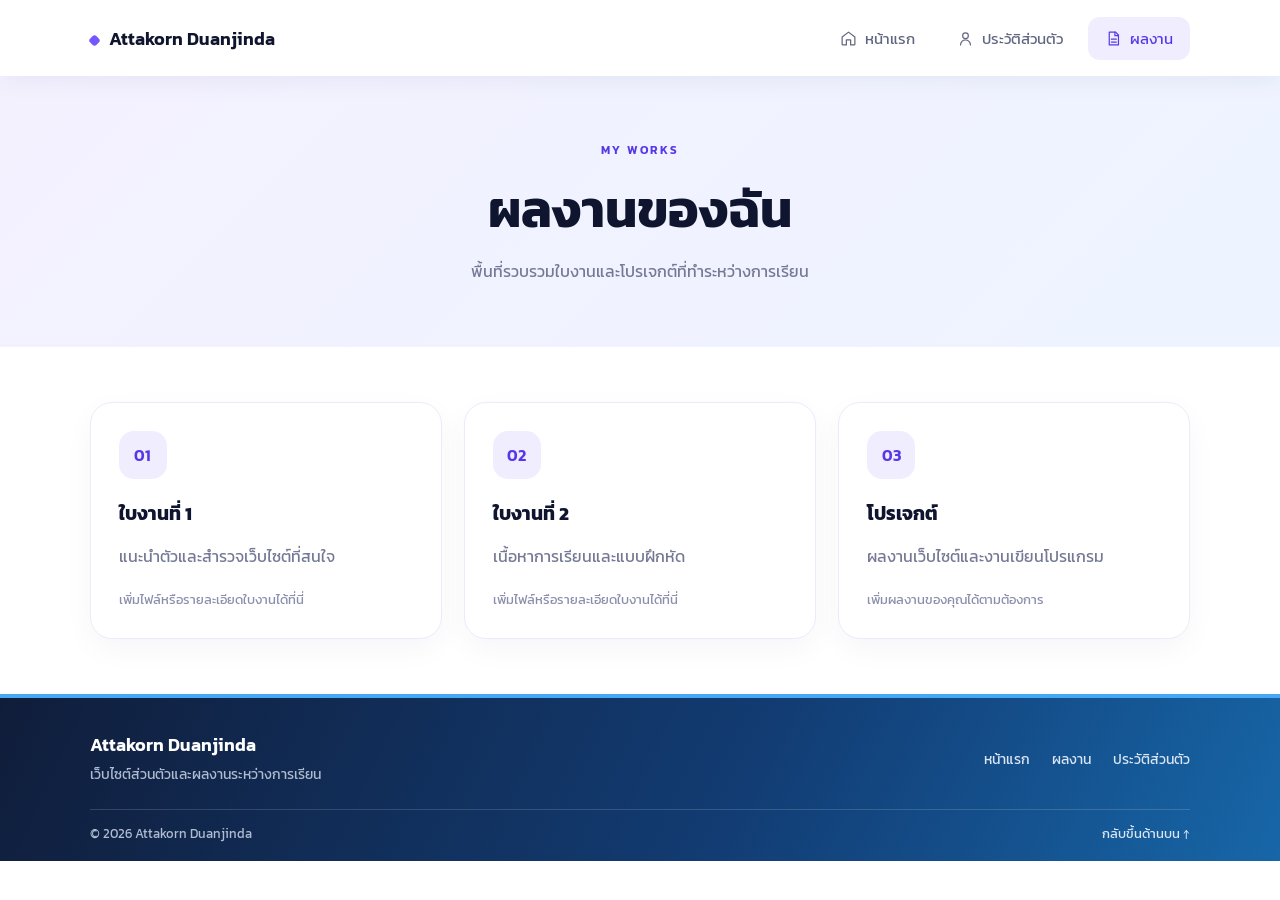
==== works.html @ fc6d0a9b "Add files via upload" ====
<!DOCTYPE html><html lang="th"><head><meta charset="UTF-8"><meta name="viewport" content="width=device-width, initial-scale=1.0"><title>Attakorn Duanjinda | ใบงาน</title><link rel="stylesheet" href="style.css"></head><body>
  <header class="navbar" id="top">
    <a class="brand" href="index.html">Attakorn Duanjinda</a>
    <button class="menu-toggle" id="menuToggle" aria-label="เปิดเมนู" aria-expanded="false"><span></span><span></span><span></span></button>
    <nav class="nav-links" id="navLinks">
      <a href="index.html" class="nav-link "><svg class="nav-icon" viewBox="0 0 24 24" aria-hidden="true"><path d="m3 10 9-7 9 7v10a1 1 0 0 1-1 1h-5v-7H9v7H4a1 1 0 0 1-1-1z"/></svg><span>หน้าแรก</span></a>
      <a href="about.html" class="nav-link "><svg class="nav-icon" viewBox="0 0 24 24" aria-hidden="true"><circle cx="12" cy="8" r="4"/><path d="M5 21a7 7 0 0 1 14 0"/></svg><span>ประวัติส่วนตัว</span></a>
      <a href="works.html" class="nav-link active"><svg class="nav-icon" viewBox="0 0 24 24" aria-hidden="true"><path d="M6 3h9l4 4v14H6z"/><path d="M14 3v5h5M9 13h7M9 17h7"/></svg><span>ผลงาน</span></a>
    </nav>
  </header>

<main>
  <section class="page-banner"><p class="eyebrow">MY WORKS</p><h1>ผลงานของฉัน</h1><p>พื้นที่รวบรวมใบงานและโปรเจกต์ที่ทำระหว่างการเรียน</p></section>
  <section class="works-grid section">
    <article class="info-card"><div class="card-icon">01</div><h3>ใบงานที่ 1</h3><p>แนะนำตัวและสำรวจเว็บไซต์ที่สนใจ</p><span class="card-note">เพิ่มไฟล์หรือรายละเอียดใบงานได้ที่นี่</span></article>
    <article class="info-card"><div class="card-icon">02</div><h3>ใบงานที่ 2</h3><p>เนื้อหาการเรียนและแบบฝึกหัด</p><span class="card-note">เพิ่มไฟล์หรือรายละเอียดใบงานได้ที่นี่</span></article>
    <article class="info-card"><div class="card-icon">03</div><h3>โปรเจกต์</h3><p>ผลงานเว็บไซต์และงานเขียนโปรแกรม</p><span class="card-note">เพิ่มผลงานของคุณได้ตามต้องการ</span></article>
  </section>
</main>
  <footer class="footer">
    <div class="footer-main">
      <div class="footer-brand">
        <a href="index.html">Attakorn Duanjinda</a>
        <p>เว็บไซต์ส่วนตัวและผลงานระหว่างการเรียน</p>
      </div>
      <nav class="footer-nav" aria-label="เมนูส่วนท้าย">
        <a href="index.html">หน้าแรก</a>
        <a href="works.html">ผลงาน</a>
        <a href="about.html">ประวัติส่วนตัว</a>
      </nav>
    </div>
    <div class="footer-bottom">
      <p>© <span id="year"></span> Attakorn Duanjinda</p>
      <a href="#top">กลับขึ้นด้านบน ↑</a>
    </div>
  </footer>
  <script src="script.js"></script>
</body></html>
---- style.css ----
@import url('https://fonts.googleapis.com/css2?family=Kanit:wght@300;400;500;600;700&display=swap');

:root {
    --navy: #10152f;
    --purple: #7657ff;
    --purple-dark: #5738e8;
    --text: #242746;
    --muted: #747995;
    --bg: #f7f8ff
}

* {
    box-sizing: border-box
}

html {
    scroll-behavior: smooth
}

body {
    margin: 0;
    font-family: 'Kanit', sans-serif;
    color: var(--text);
    background: #fff
}

a {
    color: inherit;
    text-decoration: none
}

.navbar {
    height: 76px;
    width: 100%;
    padding: 0 7%;
    display: flex;
    align-items: center;
    justify-content: space-between;
    gap: 24px;
    background: #fff;
    position: sticky;
    top: 0;
    z-index: 10;
    box-shadow: 0 4px 24px #1b194b0f
}

.brand {
    font-size: 1.12rem;
    font-weight: 600;
    white-space: nowrap;
    color: var(--navy)
}

.brand:before {
    content: '';
    display: inline-block;
    width: 9px;
    height: 9px;
    border-radius: 3px;
    background: var(--purple);
    margin-right: 10px;
    transform: rotate(45deg)
}

.nav-links {
    display: flex;
    align-items: center;
    gap: 8px
}

.nav-link {
    display: inline-flex;
    align-items: center;
    gap: 8px;
    padding: 10px 17px;
    border-radius: 12px;
    font-size: .95rem;
    color: #606580
}

.nav-icon {
    width: 17px;
    height: 17px;
    flex: 0 0 17px;
    fill: none;
    stroke: currentColor;
    stroke-width: 1.7;
    stroke-linecap: round;
    stroke-linejoin: round
}

.nav-link:hover,
.nav-link.active {
    color: var(--purple-dark);
    background: #f0edff
}

.menu-toggle {
    display: none;
    border: 0;
    background: transparent;
    padding: 8px;
    cursor: pointer
}

.menu-toggle span {
    display: block;
    width: 24px;
    height: 2px;
    margin: 5px 0;
    background: var(--navy)
}

.banner-only {
    width: 100%;
    margin: 0;
    padding: 0;
    background: #f5f6fb;
    line-height: 0
}

.profile-banner-full {
    display: block;
    width: 100%;
    height: auto;
    margin: 0;
    border-radius: 0;
    object-fit: contain
}

.hero.section {
    display: grid;
    grid-template-columns: minmax(0, 1.15fr) minmax(280px, .85fr);
    align-items: center;
    gap: 48px;
    min-height: 400px;
    padding: 64px 8%;
    background: linear-gradient(120deg, #f7f8ff 0%, #fff 68%, #eef6f7 100%)
}

.hero-content .eyebrow {
    margin: 0 0 12px;
    color: var(--purple-dark);
    font-size: .8rem;
    font-weight: 600
}

.hero-content h1 {
    margin: 0;
    color: var(--navy);
    font-size: clamp(2rem, 4vw, 3.25rem);
    line-height: 1.3
}

.hero-content h1 span {
    display: block;
    color: var(--purple-dark)
}

.hero-description {
    max-width: 620px;
    margin: 18px 0 0;
    color: var(--muted);
    line-height: 1.8
}

.hero-actions {
    display: flex;
    flex-wrap: wrap;
    gap: 12px;
    margin-top: 24px
}

.button {
    display: inline-flex;
    min-height: 44px;
    align-items: center;
    justify-content: center;
    padding: 0 20px;
    border: 1px solid var(--purple-dark);
    border-radius: 8px;
    font-weight: 500;
    transition: background .2s ease, color .2s ease
}

.button.primary {
    color: #fff;
    background: var(--purple-dark)
}

.button.primary:hover {
    background: var(--navy)
}

.button.secondary {
    color: var(--purple-dark);
    background: #fff
}

.button.secondary:hover {
    color: #fff;
    background: var(--purple-dark)
}

.hero-art {
    position: relative;
    display: grid;
    min-height: 270px;
    place-items: center;
    overflow: hidden;
    background: #e7f0fc
}

.orb {
    position: absolute;
    border-radius: 50%;
    pointer-events: none
}

.orb-one {
    top: -70px;
    right: -25px;
    width: 210px;
    height: 210px;
    border: 28px solid #3789df40
}

.orb-two {
    bottom: -90px;
    left: -55px;
    width: 220px;
    height: 220px;
    background: #c7def8
}

.profile-placeholder {
    position: relative;
    z-index: 1;
    width: min(230px, 70%);
    padding: 18px 18px 14px;
    background: #fff;
    text-align: center;
    box-shadow: 0 14px 34px #10152f1a
}

.hero-avatar {
    display: block;
    width: 112px;
    aspect-ratio: 1;
    margin: 0 auto 12px;
    border-radius: 50%;
    object-fit: cover;
    object-position: center 28%
}

.profile-placeholder h2 {
    margin: 0;
    color: var(--navy);
    font-size: 1.2rem
}

.profile-placeholder p {
    margin: 2px 0 0;
    color: var(--muted)
}

.homepage-gallery {
    padding: 30px 2.2% 55px;
    background: #fff
}

.feature-row {
    display: grid;
    grid-template-columns: minmax(220px, 23%) minmax(0, 1fr);
    gap: 2.5%;
    align-items: start
}

.profile-card {
    text-align: center;
    min-width: 0
}

.photo-placeholder {
    position: relative;
    display: flex;
    flex-direction: column;
    align-items: center;
    justify-content: center;
    gap: 8px;
    overflow: hidden;
    background: linear-gradient(135deg, #edf3fb, #f8f8fc);
    border: 1px dashed #b9c5d9;
    color: #66728b;
    text-align: center;
    font-size: .95rem
}

.placeholder-icon {
    display: grid;
    place-items: center;
    width: 42px;
    height: 42px;
    border-radius: 50%;
    background: #fff;
    color: #7184a6;
    font-size: 1.8rem;
    line-height: 1
}

.photo-placeholder small {
    font-size: .75rem;
    color: #8792a8
}

.portrait-placeholder {
    aspect-ratio: 4/5;
    width: 100%;
    max-height: 440px
}

.profile-caption {
    padding: 12px 5px 0
}

.profile-caption h2 {
    font-size: 1.15rem;
    line-height: 1.5;
    margin: 4px 0;
    color: #171717
}

.profile-caption p {
    margin: 0;
    color: #444;
    font-weight: 500
}

.carousel-area {
    min-width: 0
}

.main-slide {
    aspect-ratio: 2.4/1;
    width: 100%;
    min-height: 260px
}

.carousel-dots {
    display: flex;
    justify-content: center;
    align-items: center;
    gap: 10px;
    padding: 14px 0 0
}

.dot {
    width: 10px;
    height: 10px;
    padding: 0;
    border: 0;
    border-radius: 50%;
    background: #c7c7c7;
    cursor: pointer
}

.dot.active {
    background: #287ca2
}

.gallery-grid {
    display: grid;
    grid-template-columns: repeat(3, minmax(0, 1fr));
    gap: 2.5%;
    margin-top: 58px
}

.gallery-photo {
    aspect-ratio: 1.55/1;
    min-height: 180px;
    overflow: hidden;
    background: #f3f4f8
}

.gallery-photo img {
    display: block;
    width: 100%;
    height: 100%;
    object-fit: cover
}

.about-banner-section {
    padding: 0 0 48px;
    background: #fff
}

.about-banner-image {
    display: block;
    width: 100%;
    height: clamp(160px, 24vw, 280px);
    background: #e7f0fc;
    object-fit: cover;
    object-position: center
}

.education-logos-section {
    padding: 0 7% 48px;
    background: #fff
}

.education-logos-grid {
    display: grid;
    grid-template-columns: repeat(3, minmax(0, 1fr));
    align-items: start;
    gap: 24px;
    max-width: 1200px;
    margin: 0 auto
}

.education-entry {
    display: flex;
    min-width: 0;
    flex-direction: column;
    align-items: center;
    gap: 14px;
    text-align: center
}

.education-logo-frame {
    position: relative;
    width: min(100%, 220px);
    min-width: 0;
    aspect-ratio: 1;
    justify-self: center;
    overflow: hidden;
    border-radius: 50%;
    border: 3px solid #fff;
    background: #f5f9fd
}

.education-logo-frame img {
    position: absolute;
    inset: 0;
    width: 100%;
    height: 100%;
    object-fit: cover
}

.education-entry p {
    margin: 0;
    color: var(--text);
    font-size: .95rem;
    line-height: 1.7
}

.page-banner {
    text-align: center;
    padding: 64px 7%;
    background: linear-gradient(135deg, #f4f1ff, #edf4ff)
}

.eyebrow {
    margin: 0 0 12px;
    color: var(--purple-dark);
    font-size: .78rem;
    font-weight: 600;
    letter-spacing: 2px
}

.page-banner h1 {
    margin: 0;
    color: var(--navy);
    font-size: clamp(2rem, 4vw, 3.2rem)
}

.page-banner>p:last-child {
    color: var(--muted);
    margin: 12px 0 0
}

.section {
    padding: 55px 7%
}

.works-grid {
    display: grid;
    grid-template-columns: repeat(3, minmax(0, 1fr));
    gap: 22px
}

.info-card {
    padding: 28px;
    border: 1px solid #ecebfa;
    border-radius: 22px;
    background: #fff;
    box-shadow: 0 10px 30px #201b5b0a
}

.card-icon {
    width: 48px;
    height: 48px;
    display: grid;
    place-items: center;
    border-radius: 15px;
    color: var(--purple-dark);
    background: #f0edff;
    font-weight: 600
}

.info-card h3 {
    margin: 20px 0 8px;
    color: var(--navy)
}

.info-card p {
    color: var(--muted);
    line-height: 1.7
}

.card-note {
    font-size: .83rem;
    color: #8a8eaa
}

.about-section {
    background: linear-gradient(135deg, #f5f3ff, #f8fbff);
    min-height: 480px
}

.about-panel {
    max-width: 900px;
    margin: 0 auto;
    display: grid;
    grid-template-columns: 190px 1fr;
    gap: 36px;
    padding: 38px;
    background: white;
    border: 1px solid #ecebfa;
    border-radius: 26px;
    box-shadow: 0 16px 45px #201b5b0f
}

.about-monogram {
    display: block;
    width: 100%;
    aspect-ratio: 1;
    border-radius: 16px;
    object-fit: cover;
    object-position: center 28%
}

.about-details h2 {
    margin: 0;
    color: var(--navy);
    font-size: 1.65rem
}

.nickname {
    margin: 4px 0 22px;
    color: var(--purple-dark)
}

.detail-list div {
    display: grid;
    grid-template-columns: 145px 1fr;
    gap: 16px;
    padding: 12px 0;
    border-bottom: 1px solid #f0f0f8
}

.detail-list span {
    color: var(--muted)
}

.detail-list strong {
    font-weight: 500
}

.footer {
    border-top: 4px solid #45a8f5;
    padding: 34px 7% 18px;
    color: #dbe6f5;
    background: linear-gradient(115deg, #101d3a 0%, #123c73 58%, #1766a8 100%);
    font-size: .9rem
}

.footer-main,
.footer-bottom {
    display: flex;
    align-items: center;
    justify-content: space-between;
    gap: 24px;
    max-width: 1200px;
    margin: 0 auto
}

.footer-brand>a {
    color: #fff;
    font-size: 1.1rem;
    font-weight: 600
}

.footer-brand p,
.footer-bottom p {
    margin: 5px 0 0;
    color: #aebbd0
}

.footer-nav {
    display: flex;
    flex-wrap: wrap;
    gap: 22px
}

.footer-nav a,
.footer-bottom a {
    color: #dbe6f5;
    transition: color .2s ease
}

.footer-nav a:hover,
.footer-bottom a:hover {
    color: #72c7e5
}

.footer-bottom {
    margin-top: 24px;
    padding-top: 14px;
    border-top: 1px solid #ffffff26;
    font-size: .82rem
}

.footer-bottom p {
    margin: 0
}

@media(max-width:800px) {
    .navbar {
        padding: 0 5%
    }

    .menu-toggle {
        display: block
    }

    .nav-links {
        display: none;
        position: absolute;
        top: 76px;
        left: 0;
        right: 0;
        padding: 12px 5% 20px;
        background: white;
        box-shadow: 0 14px 20px #1b194b12;
        flex-direction: column;
        align-items: stretch
    }

    .nav-links.open {
        display: flex
    }

    .nav-link {
        padding: 13px 15px
    }

    .feature-row {
        grid-template-columns: 1fr;
        gap: 24px
    }

    .hero.section {
        grid-template-columns: 1fr;
        gap: 30px;
        padding: 48px 6%
    }

    .hero-art {
        min-height: 260px
    }

    .profile-card {
        max-width: 330px;
        margin: auto;
        width: 100%
    }

    .portrait-placeholder {
        max-height: none
    }

    .main-slide {
        aspect-ratio: 1.6/1;
        min-height: 220px
    }

    .gallery-grid {
        grid-template-columns: 1fr;
        gap: 22px;
        margin-top: 35px
    }

    .gallery-photo {
        aspect-ratio: 1.6/1
    }

    .works-grid {
        grid-template-columns: 1fr
    }

    .about-panel {
        grid-template-columns: 1fr;
        padding: 25px
    }

    .education-logos-section {
        padding: 0 5% 36px
    }

    .education-logos-grid {
        grid-template-columns: 1fr;
        gap: 14px
    }

    .footer-main {
        align-items: flex-start;
        flex-direction: column;
        gap: 18px
    }

    .footer-nav {
        gap: 16px
    }

    .footer-bottom {
        align-items: flex-start;
        flex-direction: column;
        gap: 8px
    }

    .detail-list div {
        grid-template-columns: 1fr;
        gap: 3px
    }
}

@media(max-width:480px) {
    .brand {
        font-size: .95rem
    }

    .homepage-gallery {
        padding: 20px 4% 40px
    }

    .about-banner-section {
        padding: 0 0 36px
    }

    .page-banner {
        padding: 48px 5%
    }
}
.portrait-placeholder {
    width: 100%;
    max-width: 100%;
    aspect-ratio: .763 / 1;
    max-height: none;
    margin: 0 auto;
    overflow: hidden;
    border: none;
    background: transparent;
}

.portrait-placeholder img {
    display: block;
    width: 100%;
    height: 100%;
    object-fit: cover;
    object-position: center 28%;
}

.main-slide {
    position: relative;
    width: 100%;
    aspect-ratio: 2.4 / 1;
    min-height: 0;
    overflow: hidden;
    border: none;
    background: #f3f4f8;
}

.main-slide img {
    width: 100%;
    height: 100%;
    display: block;
    object-fit: cover;
    object-position: center;
}

.slide-control {
    position: absolute;
    top: 50%;
    display: grid;
    place-items: center;
    width: 42px;
    height: 42px;
    padding: 0;
    border: 0;
    border-radius: 50%;
    color: #fff;
    background: #10152f99;
    font-size: 1rem;
    cursor: pointer;
    transform: translateY(-50%);
}

.slide-control:hover {
    background: #10152f;
}

.slide-control.previous {
    left: 14px;
}

.slide-control.next {
    right: 14px;
}

.carousel-dots {
    display: flex;
    justify-content: center;
    gap: 10px;
    padding: 14px 0;
}

.dot {
    width: 10px;
    height: 10px;
    padding: 0;
    border: none;
    border-radius: 50%;
    background: #c7c7c7;
    cursor: pointer;
}

.dot.active {
    background: #287ca2;
}

@media (max-width: 800px) {
    .main-slide {
        aspect-ratio: 1.6 / 1;
    }
}
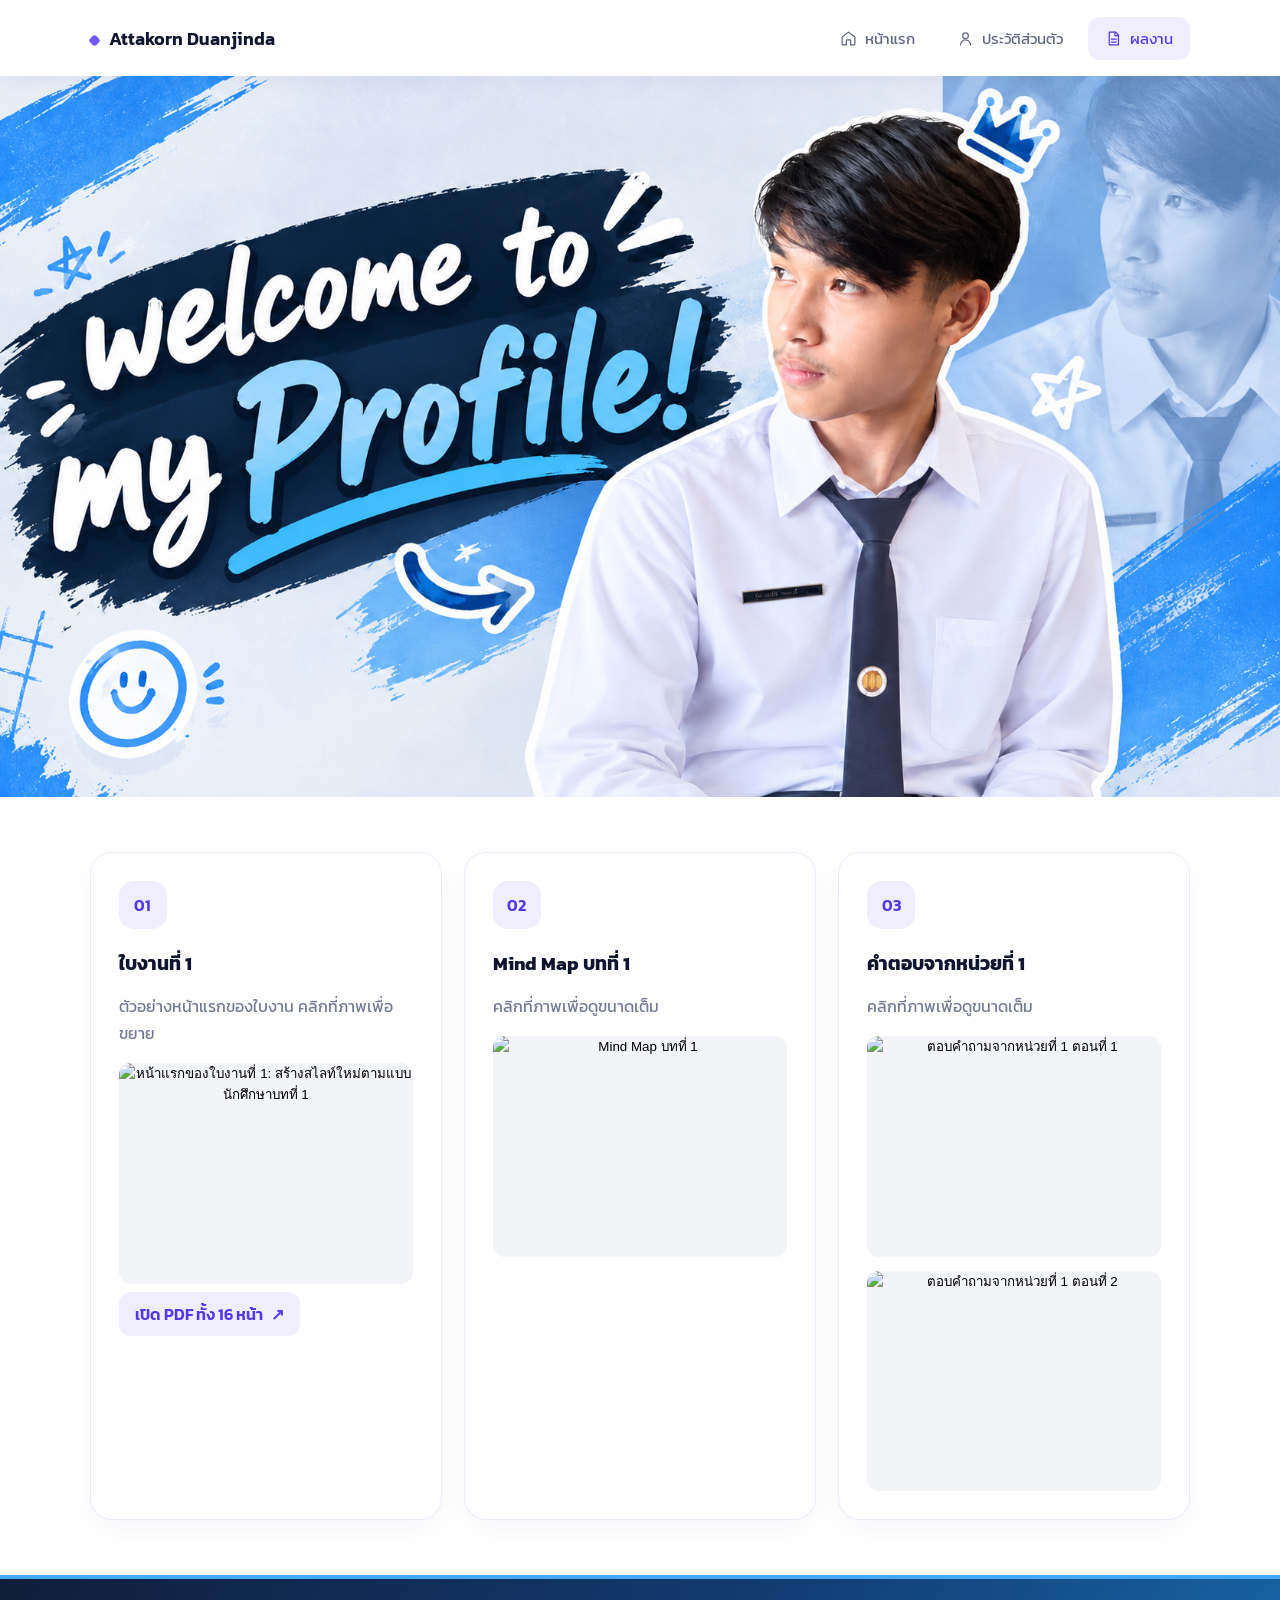
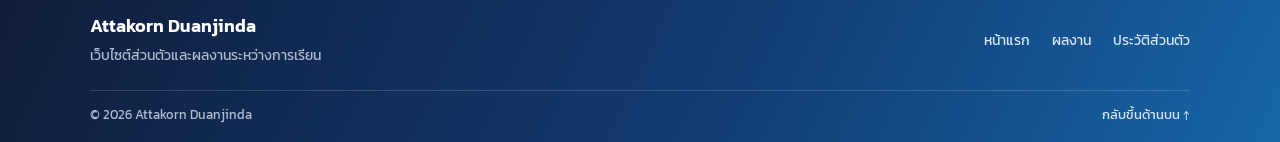
==== commit 8145eb65: "Add files via upload" ====
--- a/works.html
+++ b/works.html
@@ -10,12 +10,46 @@
   </header>
 
 <main>
-  <section class="page-banner"><p class="eyebrow">MY WORKS</p><h1>ผลงานของฉัน</h1><p>พื้นที่รวบรวมใบงานและโปรเจกต์ที่ทำระหว่างการเรียน</p></section>
+  <section class="banner-only"><img class="profile-banner-full" src="images/NEWPROFILE.png" alt="แบนเนอร์ผลงาน"></section>
   <section class="works-grid section">
-    <article class="info-card"><div class="card-icon">01</div><h3>ใบงานที่ 1</h3><p>แนะนำตัวและสำรวจเว็บไซต์ที่สนใจ</p><span class="card-note">เพิ่มไฟล์หรือรายละเอียดใบงานได้ที่นี่</span></article>
-    <article class="info-card"><div class="card-icon">02</div><h3>ใบงานที่ 2</h3><p>เนื้อหาการเรียนและแบบฝึกหัด</p><span class="card-note">เพิ่มไฟล์หรือรายละเอียดใบงานได้ที่นี่</span></article>
-    <article class="info-card"><div class="card-icon">03</div><h3>โปรเจกต์</h3><p>ผลงานเว็บไซต์และงานเขียนโปรแกรม</p><span class="card-note">เพิ่มผลงานของคุณได้ตามต้องการ</span></article>
+    <article class="info-card">
+      <div class="card-icon">01</div>
+      <h3>ใบงานที่ 1</h3>
+      <p>ตัวอย่างหน้าแรกของใบงาน คลิกที่ภาพเพื่อขยาย</p>
+      <button class="work-image-button" type="button" data-image="images/assignment-1-preview.jpg" data-alt="หน้าแรกของใบงานที่ 1: สร้างสไลท์ใหม่ตามแบบนักศึกษาบทที่ 1" aria-label="ดูภาพตัวอย่างใบงานที่ 1 ขนาดเต็ม">
+        <img src="images/assignment-1-preview.jpg" alt="หน้าแรกของใบงานที่ 1: สร้างสไลท์ใหม่ตามแบบนักศึกษาบทที่ 1">
+      </button>
+      <a class="work-pdf-link" href="PDF/สร้างสไลท์ใหม่ตามแบบนักศึกษาบทที่%201.pdf" target="_blank" rel="noopener noreferrer">
+        เปิด PDF ทั้ง 16 หน้า <span aria-hidden="true">↗</span>
+      </a>
+    </article>
+    <article class="info-card">
+      <div class="card-icon">02</div>
+      <h3>Mind Map บทที่ 1</h3>
+      <p>คลิกที่ภาพเพื่อดูขนาดเต็ม</p>
+      <button class="work-image-button" type="button" data-image="images/Mind%20Map%20บทที่%201.png" data-alt="Mind Map บทที่ 1" aria-label="ดู Mind Map บทที่ 1 ขนาดเต็ม">
+        <img src="images/Mind%20Map%20บทที่%201.png" alt="Mind Map บทที่ 1">
+      </button>
+    </article>
+    <article class="info-card">
+      <div class="card-icon">03</div>
+      <h3>คำตอบจากหน่วยที่ 1</h3>
+      <p>คลิกที่ภาพเพื่อดูขนาดเต็ม</p>
+      <div class="work-image-list">
+        <button class="work-image-button" type="button" data-image="images/ตอบคำถามจากหน่วยที่%201%20ตอนที่%201.png" data-alt="ตอบคำถามจากหน่วยที่ 1 ตอนที่ 1" aria-label="ดูคำตอบจากหน่วยที่ 1 ตอนที่ 1 ขนาดเต็ม">
+          <img src="images/ตอบคำถามจากหน่วยที่%201%20ตอนที่%201.png" alt="ตอบคำถามจากหน่วยที่ 1 ตอนที่ 1">
+        </button>
+        <button class="work-image-button" type="button" data-image="images/ตอบคำถามจากหน่วยที่%201%20ตอนที่%202.png" data-alt="ตอบคำถามจากหน่วยที่ 1 ตอนที่ 2" aria-label="ดูคำตอบจากหน่วยที่ 1 ตอนที่ 2 ขนาดเต็ม">
+          <img src="images/ตอบคำถามจากหน่วยที่%201%20ตอนที่%202.png" alt="ตอบคำถามจากหน่วยที่ 1 ตอนที่ 2">
+        </button>
+      </div>
+    </article>
   </section>
+  <dialog class="image-preview-dialog" id="imagePreviewDialog" aria-label="ดูภาพขนาดเต็ม">
+    <button class="image-preview-close" id="closeImagePreview" type="button" aria-label="ปิดภาพ">×</button>
+    <img id="imagePreview" alt="">
+    <p id="imagePreviewCaption"></p>
+  </dialog>
 </main>
   <footer class="footer">
     <div class="footer-main">
--- a/style.css
+++ b/style.css
@@ -517,6 +517,97 @@
     line-height: 1.7
 }
 
+.work-image-list {
+    display: grid;
+    gap: 14px
+}
+
+.work-pdf-link {
+    display: inline-flex;
+    align-items: center;
+    gap: 8px;
+    margin-top: 8px;
+    padding: 10px 16px;
+    border-radius: 12px;
+    background: #f0edff;
+    color: var(--purple-dark);
+    font-weight: 600
+}
+
+.work-pdf-link:hover {
+    background: #e6e1ff
+}
+
+.work-image-button {
+    display: block;
+    width: 100%;
+    padding: 0;
+    overflow: hidden;
+    border: 0;
+    border-radius: 12px;
+    background: #f3f4f8;
+    cursor: zoom-in
+}
+
+.work-image-button img {
+    display: block;
+    width: 100%;
+    aspect-ratio: 4 / 3;
+    object-fit: contain
+}
+
+.work-image-button:focus-visible,
+.image-preview-close:focus-visible {
+    outline: 3px solid var(--purple);
+    outline-offset: 3px
+}
+
+.image-preview-dialog {
+    position: fixed;
+    max-width: min(1100px, 95vw);
+    max-height: 95vh;
+    padding: 48px 20px 16px;
+    overflow: auto;
+    border: 0;
+    border-radius: 16px;
+    background: #fff;
+    box-shadow: 0 20px 70px #10152f40
+}
+
+.image-preview-dialog::backdrop {
+    background: #10152fcc
+}
+
+.image-preview-dialog img {
+    display: block;
+    max-width: 100%;
+    max-height: 78vh;
+    margin: 0 auto;
+    object-fit: contain
+}
+
+.image-preview-dialog p {
+    margin: 12px 0 0;
+    color: var(--text);
+    text-align: center
+}
+
+.image-preview-close {
+    position: absolute;
+    top: 8px;
+    right: 12px;
+    width: 36px;
+    height: 36px;
+    border: 0;
+    border-radius: 50%;
+    background: #f0edff;
+    color: var(--navy);
+    font: inherit;
+    font-size: 1.5rem;
+    line-height: 1;
+    cursor: pointer
+}
+
 .card-note {
     font-size: .83rem;
     color: #8a8eaa
